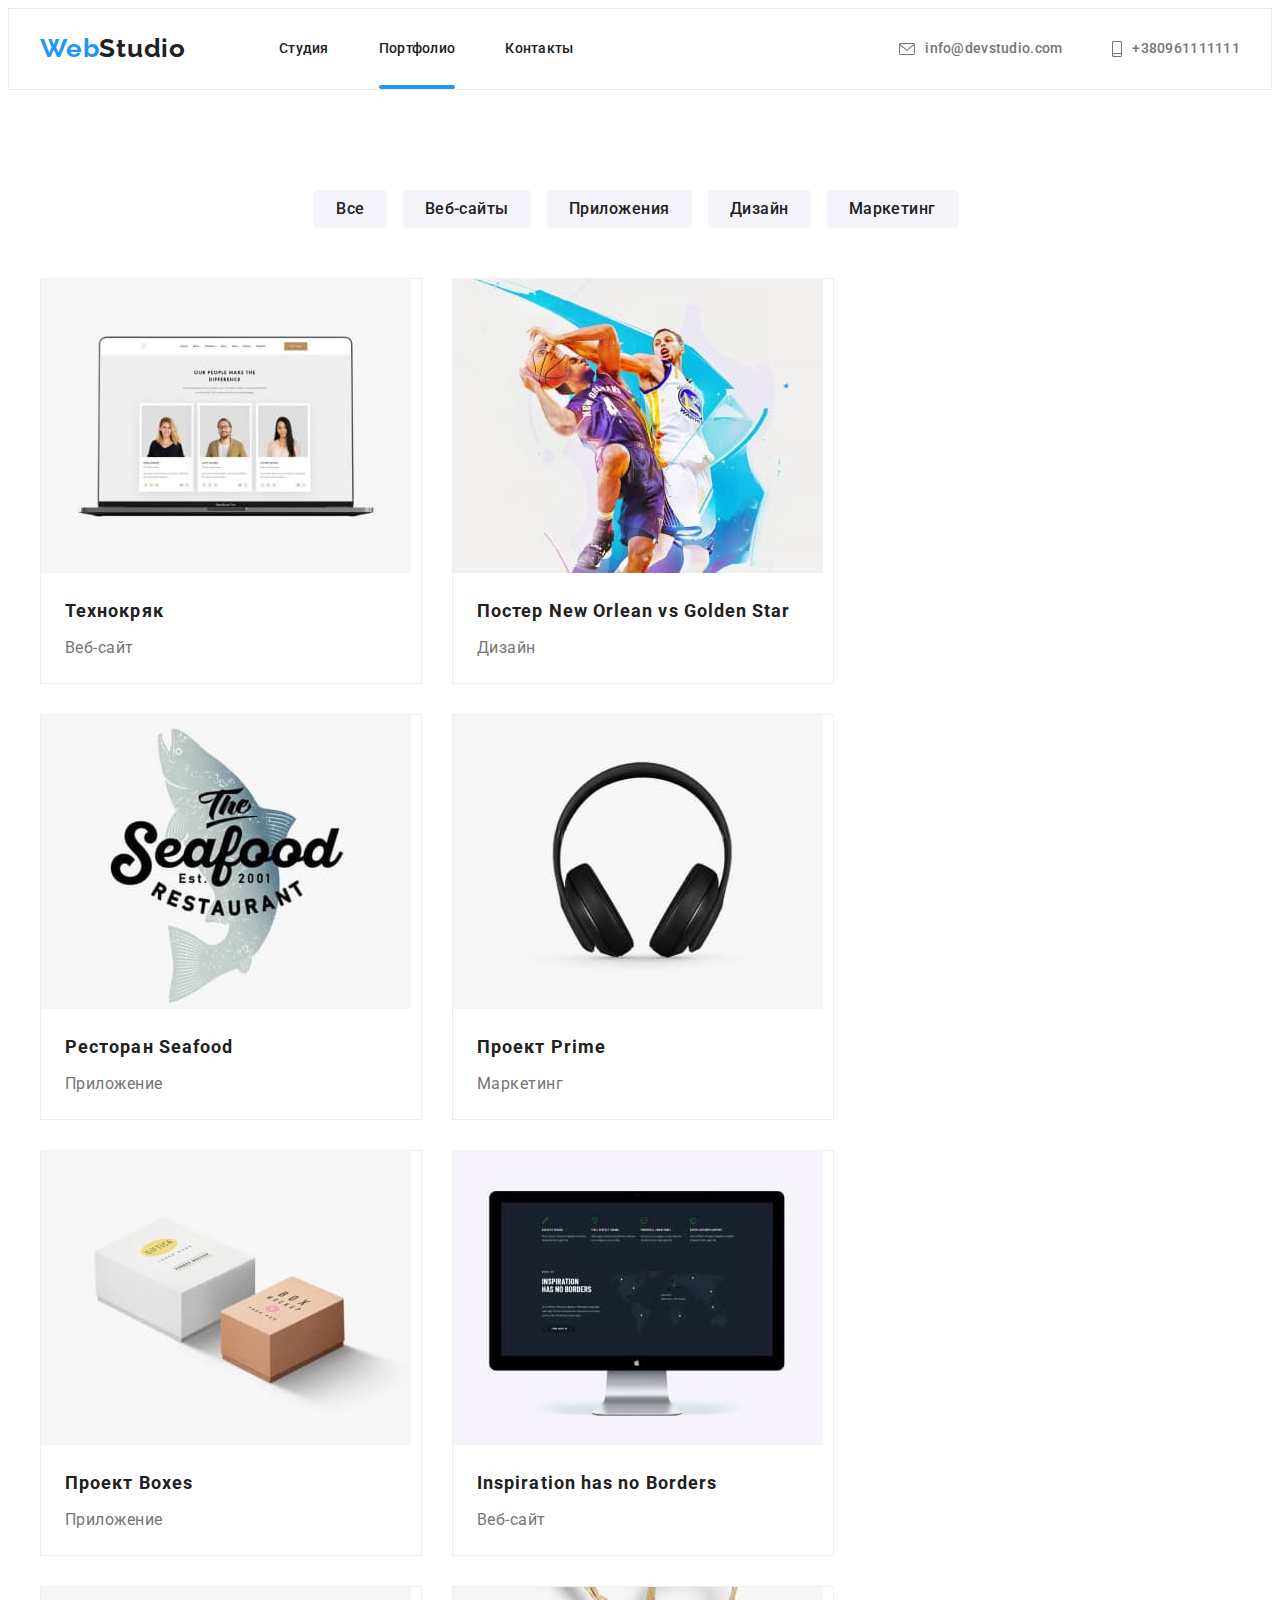
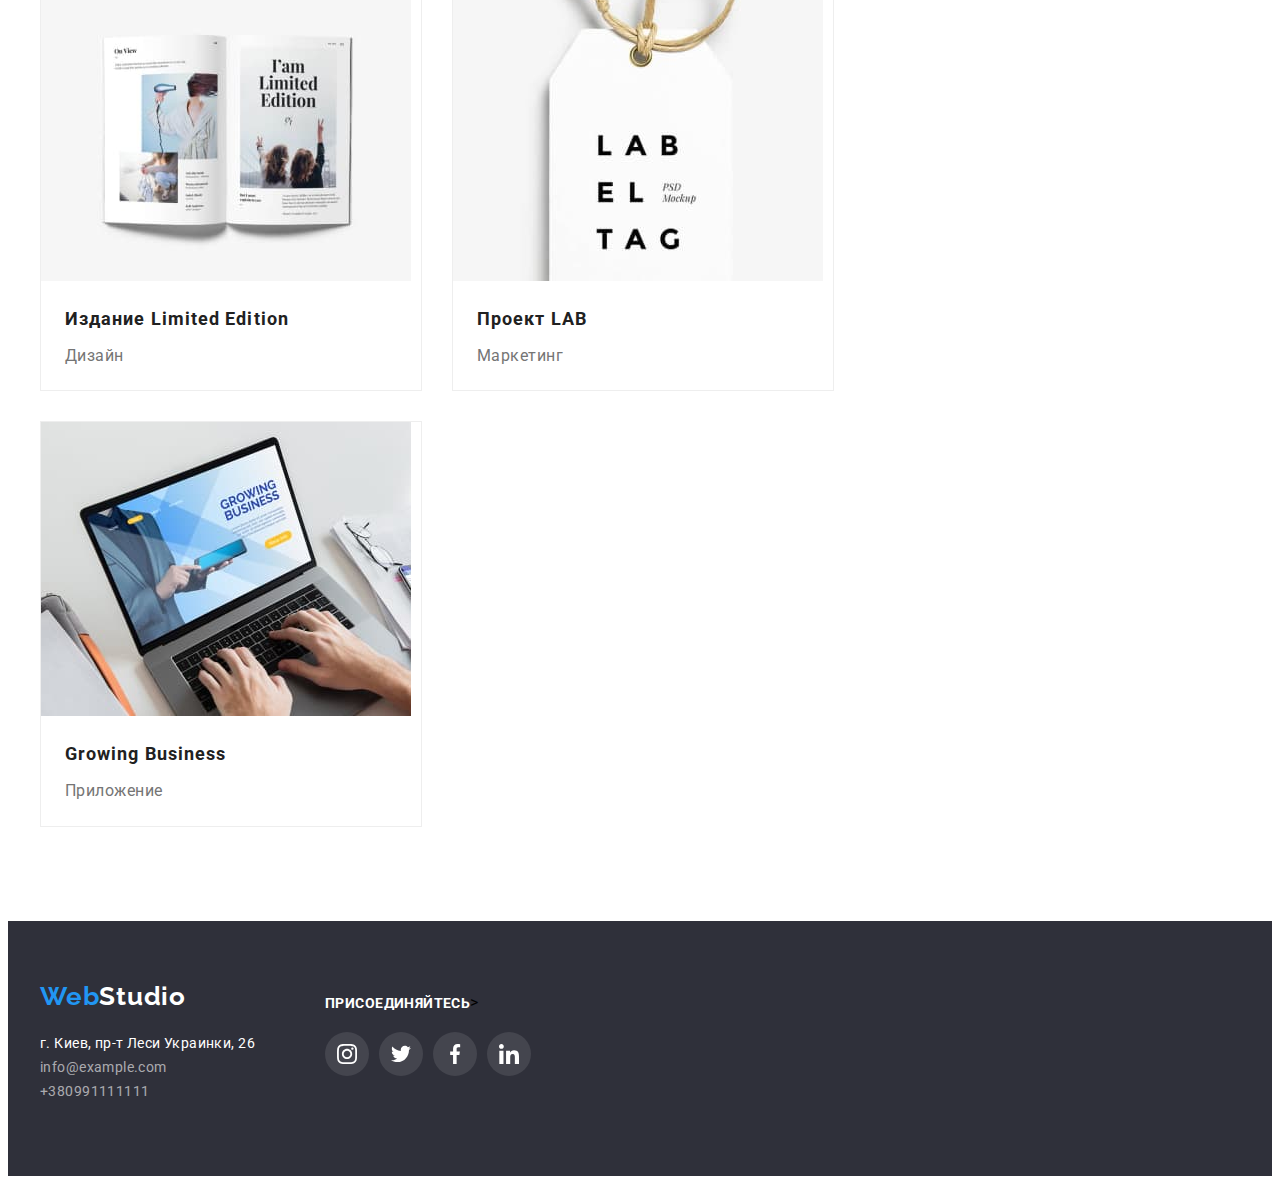
==== portfolio.html @ ab1fa3af "6" ====
<!DOCTYPE html>
<html lang="ru">
<head>
    <meta charset="UTF-8">
    <meta http-equiv="X-UA-Compatible" content="IE=edge">
    <meta name="viewport" content="width=device-width, initial-scale=1.0">
    <title>Document</title>
    <link rel="stylesheet" href="https://cdnjs.cloudflare.com/ajax/libs/modern-normalize/1.1.0/modern-normalize.min.css"
        integrity="sha512-wpPYUAdjBVSE4KJnH1VR1HeZfpl1ub8YT/NKx4PuQ5NmX2tKuGu6U/JRp5y+Y8XG2tV+wKQpNHVUX03MfMFn9Q=="
        crossorigin="anonymous" referrerpolicy="no-referrer" />
    <link rel="stylesheet" href="./css/reset.css">
    <link rel="preconnect" href="https://fonts.googleapis.com">
    <link rel="preconnect" href="https://fonts.gstatic.com" crossorigin>
    <link href="https://fonts.googleapis.com/css2?family=Raleway:wght@700&family=Roboto:wght@400;500;700;900&display=swap"
          rel="stylesheet">
    <link rel="stylesheet" href="./css/style.css">
</head>
<body>
    <!-- header -->

    <header class="header">
        <div class="container header-container">
            <nav class="header-nav">
                <a class="header-logo link" href="index.html">Web<span class="logo-studio-b">Studio</span></a>
                <ul class="header-list list">
                    <li class="header-item"><a class="link header-link" href="./index.html">Студия</a></li>
                    <li class="header-item"><a class="link header-link current" href="portfolio.html">Портфолио</a></li>
                    <li class="header-item"><a class="link header-link" href="">Контакты</a></li>
                </ul>
            </nav>
            <div class="header-conection">
                <ul class="list header-list">
                    <li class="header-item">
                        <a class="link header-item header-mail" href="mailto:info@devstudio.com">
                            <svg class="header-icons" width="16" height="12">
                                <use href="./images/icons.svg.svg#icon-envelope"></use>
                            </svg>
                            info@devstudio.com</a>
                    </li>
                    <li class="header-item">
                        <a class="link header-item header-tel" href="tel:+380961111111">
                            <svg class="header-icons" width="10" height="16">
                                <use href="./images/icons.svg.svg#icon-smartphone"></use>
                            </svg>
                            +380961111111</a>
                    </li>
                </ul>
            </div>
    
    
        </div>
    </header>
    
        
        <!-- btn -->
        <section class="button">
            <div class="container">
            <h1>
                <button type="button" class="btn">Все</button>
                <button type="button" class="btn">Веб-сайты</button>
                <button type="button" class="btn">Приложения</button>
                <button type="button" class="btn">Дизайн</button>
                <button type="button" class="btn">Маркетинг</button>
            </h1>
            </div>
        </section>
        <!-- hero -->
        <section class="hero-portfolio">
            <div class="container">
                <ul class="list project-list"> 
                    <li class="hero-post list">
                            <div class="hero-post-wrap">
                                <img src="./images/portf1.jpg" 
                                alt="" width="370" height="294" />
                                <p class="hero-text">Технокряк это современная площадка распространения коронавируса. Компании используют эту платформу для цифрового
                                шпионажа и атак на защищённые сервера конкурентов.</p>
                            </div>
                            <div class="hero-portfolio-link">
                                <h2 class="hero-title-portfolio">Технокряк</h2>
                                <p class="hero-exemp-title">Веб-сайт</p>
                                </div>
                            </li>
                            <li class="hero-post list">
                                <div class="hero-post-wrap">
                                    <img src="./images/portf2.jpg" 
                                    alt="" width="370" height="294" />
                                    <p class="hero-text">Технокряк это современная площадка распространения коронавируса. Компании используют эту платформу
                                    для цифрового
                                    шпионажа и атак на защищённые сервера конкурентов.</p>
                                </div>
                                <div class="hero-portfolio-link">
                                <h2 class="hero-title-portfolio">Постер New Orlean vs Golden Star</h2>
                                <p class="hero-exemp-title">Дизайн</p>
                                </div>
                            </li>
                            <li class="hero-post list">
                                    <div class="hero-post-wrap">
                                        <img src="./images/portf3.jpg" 
                                        alt="" width="370" height="294" />
                                        <p class="hero-text">Технокряк это современная площадка распространения коронавируса. Компании используют эту платформу
                                            для цифрового
                                            шпионажа и атак на защищённые сервера конкурентов.</p>
                                    </div>
                                    <div class="hero-portfolio-link">
                                <h2 lang="en" class="hero-title-portfolio">Ресторан Seafood</h2>
                                <p class="hero-exemp-title">Приложение</p>
                                </div>
                            </li>
                            <li class="hero-post list">
                                    <div class="hero-post-wrap">
                                        <img src="./images/portf4.jpg" 
                                        alt="" width="370" height="294" />
                                        <p class="hero-text">Технокряк это современная площадка распространения коронавируса. Компании используют эту платформу
                                            для цифрового
                                            шпионажа и атак на защищённые сервера конкурентов.</p>
                                    </div>
                                <div class="hero-portfolio-link">
                                <h2 lang="en" class="hero-title-portfolio">Проект Prime</h2>
                                <p class="hero-exemp-title">Маркетинг</p>
                                </div>
                            </li>
                                <li class="hero-post list">
                                    <div class="hero-post-wrap">
                                        <img src="./images/portf5.jpg" 
                                        alt="" width="370" height="294" />
                                        <p class="hero-text">Технокряк это современная площадка распространения коронавируса. Компании используют эту платформу
                                            для цифрового
                                            шпионажа и атак на защищённые сервера конкурентов.</p>
                                    </div>
                                <div class="hero-portfolio-link">
                                <h2 lang="en" class="hero-title-portfolio">Проект Boxes</h2>
                                <p class="hero-exemp-title">Приложение</p>
                                </div>
                            </li>
                            <li class="hero-post list">
                                    <div class="hero-post-wrap">
                                        <img src="./images/portf6.jpg" 
                                        alt="" width="370" height="294" />
                                        <p class="hero-text">Технокряк это современная площадка распространения коронавируса. Компании используют эту платформу
                                            для цифрового
                                            шпионажа и атак на защищённые сервера конкурентов.</p>
                                    </div>
                                <div class="hero-portfolio-link">
                                <h2 lang="en" class="hero-title-portfolio">Inspiration has no Borders</h2>
                                <p class="hero-exemp-title">Веб-сайт</p>
                                </div>
                            </li>
                            <li class="hero-post list">
                                    <div class="hero-post-wrap">
                                        <img src="./images/portf7.jpg" 
                                        alt="" width="370" height="294" />
                                        <p class="hero-text">Технокряк это современная площадка распространения коронавируса. Компании используют эту платформу
                                            для цифрового
                                            шпионажа и атак на защищённые сервера конкурентов.</p>
                                    </div>
                                <div class="hero-portfolio-link">
                                <h2 lang="en" class="hero-title-portfolio">Издание Limited Edition</h2>
                                <p class="hero-exemp-title">Дизайн</p>
                                </div>
                            </li>
                            <li class="hero-post list">
                                    <div class="hero-post-wrap">
                                        <img src="./images/portf8.jpg" 
                                        alt="" width="370" height="294" />
                                        <p class="hero-text">Технокряк это современная площадка распространения коронавируса. Компании используют эту платформу
                                            для цифрового
                                            шпионажа и атак на защищённые сервера конкурентов.</p>
                                    </div>
                                <div class="hero-portfolio-link">
                                <h2 lang="en" class="hero-title-portfolio">Проект LAB</h2>
                                <p class="hero-exemp-title">Маркетинг</p>
                                </div>
                            </li>
                            <li class="hero-post list">
                                    <div class="hero-post-wrap">
                                        <img src="./images/portf9.jpg" 
                                        alt="" width="370" height="294" />
                                        <p class="hero-text">Технокряк это современная площадка распространения коронавируса. Компании используют эту платформу
                                            для цифрового
                                            шпионажа и атак на защищённые сервера конкурентов.</p>
                                    </div>
                            <div class="hero-portfolio-link">
                            <h2 lang="en" class="hero-title-portfolio">Growing Business</h2>
                        <p class="hero-exemp-title">Приложение</p>
                        </div>
                    </li>
                    
                </ul>
            </div>
        </section>



        <footer class="footer">
            <div class="container footer-container">
                <div class="footer-adress">
                    <address>
                        <ul class="list footer-adress-list">
                            <li class="link footer-logo">
                                <a class="link footer-logo" lang="en">Web<span class="logo-studio-w">Studio</span></a>
                            </li>
        
                            <li><a class="link footer-location" href="https://goo.gl/maps/ff1c4DkWbciWskJk6" target="_blank"
                                    rel="noopener noreferrer">
                                    г. Киев, пр-т Леси Украинки, 26</a></li>
                            <li><a class="link footer-mail" href="mailto:info@example.com">info@example.com</a></li>
                            <li><a class="link footer-tel" href="tel:+380991111111">+380991111111</a></li>
                        </ul>
                    </address>
                </div>
        
                <div class="footer-join">
                    <b class="join">присоединяйтесь</b>>
                    <ul class="footer-list-icons">
                        <li class="footer-social-icons list">
                            <a href="" class="link footer-social-link">
                                <svg class="footer-social-network" width="20" height="20">
                                    <use href="./images/icons.svg.svg#icon-instagram"></use>
                                </svg>
                            </a>
                        </li>
                        <li class="footer-social-icons list">
                            <a href="" class="link footer-social-link">
                                <svg class="footer-social-network" width="20" height="20">
                                    <use href="./images/icons.svg.svg#icon-twitter"></use>
                                </svg>
                            </a>
                        </li>
                        <li class="footer-social-icons list">
                            <a href="" class="link footer-social-link">
                                <svg class="footer-social-network" width="20" height="20">
                                    <use href="./images/icons.svg.svg#icon-facebook"></use>
                                </svg>
                            </a>
                        </li>
                        <li class="footer-social-icons list">
                            <a href="" class="link footer-social-link">
                                <svg class="footer-social-network" width="20" height="20">
                                    <use href="./images/icons.svg.svg#icon-linkedin"></use>
                                </svg>
                            </a>
                        </li>
                    </ul>
        
                </div>
            </div>
        
        </footer>
      </body>
</html>
---- css/style.css ----
:root {
  --first-color: #ffffff;
  --logo-and-active-color: #2196f3;
  --title-color: #212121;
  --secondary-color: #757575;
  --first-background-color: #2f303a;
}

body {
  font-family: "roboto", sans-serif;
  background-color: var(--first-color);
}

.list {
  list-style: none;
}

.link {
  text-decoration: none;
}

/* --------------------------HEADER----------------------------- */
.container {
  width: 1200px;
  padding-left: 15px;
  padding-right: 15px;
  margin-left: auto;
  margin-right: auto;
  /* outline: 2px solid red; */
}
.current {
  color: var(--logo-and-active-color);
  position: relative;
}

.current::after {
  content: "";
  width: 100%;
  height: 4px;
  border-radius: 2px;
  background-color: var(--logo-and-active-color);
  position: absolute;
  left: 0;
  bottom: -32px;
}

.header-container {
  display: flex;
  align-items: center;
}

.header-list {
  display: flex;
  margin: 0;
  padding-left: 0;
}

.header-icons {
  fill: var(--secondary-color);
  display: flex;
  margin-right: 10px;
}

.header-item:hover .header-icons,
.header-item:focus .header-icons {
  fill: var(--logo-and-active-color);
}

.header-item {
  /* padding-top: 32px; */
  margin-bottom: 0;
  /* padding-bottom: 32px; */
  padding-left: 0;

  display: flex;
  justify-content: center;
  align-items: center;
}

.header-item + .header-item {
  margin-left: 50px;
}

.header-nav {
  display: flex;
  align-items: center;
}
.header-conection {
  display: flex;
  margin-left: auto;
}

.header {
  border: 1px solid #ececec;
}

.header-logo {
  font-family: "Raleway";
  font-style: normal;
  font-weight: bold;
  font-size: 26px;
  line-height: 1.19;
  letter-spacing: 0.03em;
  color: var(--logo-and-active-color);

  margin-right: 93px;
  padding-top: 24px;
  padding-bottom: 25px;
}

.logo-studio-b {
  color: var(--title-color);
}

.logo-studio-w {
  color: var(--first-color);
}

.header-link {
  font-style: normal;
  font-weight: 500;
  font-size: 14px;
  line-height: 1.14;
  letter-spacing: 0.02em;
  color: var(--title-color);
  transition: color 250ms cubic-bezier(0.4, 0, 0.2, 1);
}
.header-link:hover,
.header-link:focus {
  color: var(--logo-and-active-color);
}

.header-mail,
.header-tel {
  font-style: normal;
  font-weight: 500;
  font-size: 14px;
  line-height: 1.14;
  letter-spacing: 0.02em;
  color: var(--secondary-color);
  transition: color 250ms cubic-bezier(0.4, 0, 0.2, 1);
}
.header-item:hover,
.header-item:focus {
  color: var(--logo-and-active-color);
}

/* .header-tel:hover,
.header-tel:focus {
  color: var(--logo-and-active-color);
} */

/*--------------------------HERO------------------------- */
.hero {
  max-width: 1600px;
  margin: 0 auto;
  background-color: var(--first-background-color);
  background-image: linear-gradient(
      rgba(47, 48, 58, 0.4),
      rgba(47, 48, 58, 0.4)
    ),
    url(../images/background-hero.jpg);
  background-repeat: no-repeat;
  background-position: center;
  background-size: cover;

  padding-top: 200px;
  padding-right: 0;
  padding-bottom: 200px;
  padding-left: 0;
}

.hero-title {
  font-style: normal;
  font-weight: 900;
  font-size: 44px;
  line-height: 1.36;
  text-align: center;
  letter-spacing: 0.06em;
  text-transform: uppercase;
  color: var(--first-color);

  max-width: 650px;
  margin: 0 auto;
}

.hero-btn {
  background-color: var(--logo-and-active-color);
  padding-top: 10px;
  padding-right: 32px;
  padding-bottom: 10px;
  padding-left: 32px;
  border-radius: 4px;
  border: none;
}

.hero-btn {
  cursor: pointer;
  font-family: inherit;
  font-style: normal;
  font-weight: bold;
  font-size: 16px;
  line-height: 1.87;
  display: flex;
  align-items: center;
  text-align: center;
  letter-spacing: 0.06em;
  color: var(--first-color);
  margin-right: auto;
  margin-left: auto;
  margin-top: 30px;
  margin-bottom: 0;
  transition: background-color 250ms cubic-bezier(0.4, 0, 0.2, 1),
    color 250ms cubic-bezier(0.4, 0, 0.2, 1);
}

.hero-btn:hover,
.hero-btn:focus {
  background-color: #188ce8;
}

.button.hero-btn {
  display: flex;
  text-align: center;
}
/* ------------------------ABOUT----------------------- */
.about {
  padding-top: 94px;
  padding-bottom: 94px;

  display: flex;
}

.specifics {
  width: 270px;
  height: 120px;
  background-color: #f5f4fa;
  text-align: center;
  padding-top: 25px;
  padding-bottom: 25px;
  margin-bottom: 30px;
  border-radius: 4px;
}

.specifics-icons {
  fill: #212121;
}

.about-title {
  font-style: normal;
  font-weight: bold;
  font-size: 14px;
  line-height: 1.14;
  letter-spacing: 0.03em;
  text-transform: uppercase;
  color: var(--title-color);
  margin-bottom: 10px;
}

.about-exemp-title {
  font-style: normal;
  font-weight: normal;
  font-size: 14px;
  line-height: 1.71;
  letter-spacing: 0.03em;
  color: var(--secondary-color);

  width: 270px;
}

.about-list {
  display: flex;
  margin-right: auto;
  margin-left: auto;
  justify-content: space-between;
}

/* ------------------------------BASIC---------------------------- */
.basic {
  display: flex;
  padding-top: 0;
  padding-bottom: 94px;
}
.basic-title {
  font-style: normal;
  font-weight: bold;
  font-size: 36px;
  line-height: 1.17;
  text-align: center;
  letter-spacing: 0.03em;
  color: var(--title-color);

  padding-bottom: 50px;
}

.basic-list {
  display: flex;
  flex-wrap: wrap;
  margin-left: -30px;
  margin-bottom: -30px;
  padding-left: 0;
}

.basic-item {
  width: calc(100% / 3 - 30px);
  margin-left: 30px;
  margin-bottom: 30px;
}

.basic-item-wrap {
  position: relative;
}

.basic-text {
  position: absolute;
  bottom: 0;
  left: 0;
  width: 100%;
  padding: 27px 82px 27px 83px;
  background: rgba(47, 48, 58, 0.8);

  font-style: normal;
  font-weight: bold;
  font-size: 14px;
  line-height: 1.14;
  text-align: center;
  letter-spacing: 0.03em;
  text-transform: uppercase;

  color: var(--first-color);
}

/* ---------------------------TEAM------------------------------ */
.team-list-icons {
  display: flex;
  justify-content: center;
}

.team {
  background-color: #f5f4fa;
}

.team-social-icons + .team-social-icons {
  margin-left: 10px;
}
.team-social-link {
  width: 44px;
  height: 44px;
  background-color: var(--first-color);
  display: flex;
  justify-content: center;
  align-items: center;
  border-radius: 50%;
  color: var(--first-color);
  transition: background-color 250ms cubic-bezier(0.4, 0, 0.2, 1),
    fill 250ms cubic-bezier(0.4, 0, 0.2, 1);
}

.team-social-network {
  fill: #afb1b8;
}

.team-social-link:hover,
.team-social-link:focus {
  background: var(--logo-and-active-color);
}

.team-social-link:hover .team-social-network,
.team-social-link:focus .team-social-network {
  fill: var(--first-color);
}

.team-list {
  display: flex;
  justify-content: space-between;
  padding-bottom: 94px;
  margin-bottom: 0;
}
.team-item + .team-item {
  margin-left: 30px;
}
.team-item {
  /* margin-right: 30px; */
  margin-bottom: 30px;
  box-shadow: 0px 1px 3px rgba(0, 0, 0, 0.12), 0px 1px 1px rgba(0, 0, 0, 0.14),
    0px 2px 1px rgba(0, 0, 0, 0.2);
  border-radius: 0px 0px 4px 4px;
  background-color: var(--first-color);
}
.team-item {
  flex-wrap: wrap;
}
.team-title {
  font-style: normal;
  font-weight: bold;
  font-size: 36px;
  line-height: 1.67;
  text-align: center;
  letter-spacing: 0.03em;
  color: var(--title-color);

  margin-bottom: 50px;
  padding-top: 94px;
}

.team-name-profil {
  padding-top: 30px;
  padding-bottom: 30px;
}

.team-title-name {
  font-style: normal;
  font-weight: 500;
  font-size: 16px;
  line-height: 1.19;
  text-align: center;
  letter-spacing: 0.03em;
  color: var(--title-color);

  margin-bottom: 10px;
  text-align: center;
}

.item-profil {
  font-style: normal;
  font-weight: normal;
  font-size: 16px;
  line-height: 1.19;
  text-align: center;
  letter-spacing: 0.03em;
  color: var(--secondary-color);

  text-align: center;
  margin-bottom: 16px;
}

/* ------------------------costumers------------------ */

.costumer-title {
  font-style: normal;
  font-weight: bold;
  font-size: 36px;
  line-height: 1.17;
  text-align: center;
  letter-spacing: 0.03em;

  color: var(--title-color);

  margin-bottom: 50px;
}

.container-customers {
  padding: 94px 15px;
}

.costumer-link {
  display: flex;
  width: 170px;
  height: 92px;
  border: 1px solid #afb1b8;
  border-radius: 4px;

  justify-content: center;
  align-items: center;
  transition: background-color 250ms cubic-bezier(0.4, 0, 0.2, 1),
    fill 250ms cubic-bezier(0.4, 0, 0.2, 1);
}

.costumer-lists {
  display: inline-flex;
  justify-content: center;
}

.costumer-list + .costumer-list {
  margin-left: 30px;
}

.costumer-icons {
  fill: #afb1b8;
  transition: 250ms cubic-bezier(0.4, 0, 0.2, 1);
}

.costumer-link:hover,
.costumer-link:focus {
  border-color: var(--logo-and-active-color);
}

.costumer-link:hover .costumer-icons,
.costumer-link:focus .costumer-icons {
  fill: var(--logo-and-active-color);
}

/* -----------------------------footer-------------------------- */
.footer {
  background-color: var(--first-background-color);
}

.footer-container {
  display: flex;
  /* padding-top: 60px;
  padding-bottom: 60px; */
}

.footer-logo {
  font-family: "Raleway";
  font-style: normal;
  font-weight: bold;
  font-size: 26px;
  line-height: 1.19;
  letter-spacing: 0.03em;
  color: var(--logo-and-active-color);
}

.footer-location {
  font-style: normal;
  font-weight: normal;
  font-size: 14px;
  line-height: 1.71;
  letter-spacing: 0.03em;
  color: var(--first-color);

  margin-top: 20px;
  margin-bottom: 9px;
}

.footer-mail,
.footer-tel {
  font-style: normal;
  font-weight: normal;
  font-size: 14px;
  line-height: 1.71;
  letter-spacing: 0.03em;
  color: rgba(255, 255, 255, 0.6);
}

.footer-list {
  padding-top: 60px;
  padding-bottom: 60px;
}

.join {
  font-style: normal;
  font-weight: bold;
  font-size: 14px;
  line-height: 1.14;
  letter-spacing: 0.03em;
  text-transform: uppercase;

  color: var(--first-color);
}

.footer-logo {
  margin-bottom: 20px;
}

.footer-list-conection {
  margin-bottom: 9px;
}

.footer-adress {
  display: flex;
  padding-top: 60px;
  padding-bottom: 60px;
}

.footer-social-link {
  width: 44px;
  height: 44px;
  background-color: rgba(255, 255, 255, 0.1);
  display: flex;
  justify-content: center;
  align-items: center;
  border-radius: 50%;
  fill: var(--first-color);
  transition: background-color 250ms cubic-bezier(0.4, 0, 0.2, 1);
}

.footer-list-icons {
  display: flex;

  margin-top: 20px;
}

.footer-social-icons + .footer-social-icons {
  margin-left: 10px;
}

.footer-social-link:hover,
.footer-social-link:focus {
  background-color: var(--logo-and-active-color);
}

.footer-join {
  padding-top: 72px;
  padding-bottom: 100px;
  margin-left: 70px;
}

/* ------------------------hero-----portfolio-----button------------------ */

.btn {
  font-family: inherit;
  background-color: #f5f4fa;

  border: none;
  padding-top: 6px;
  padding-right: 22px;
  padding-bottom: 6px;
  padding-left: 22px;
  border-radius: 4px;
  transition: background-color 250ms cubic-bezier(0.4, 0, 0.2, 1),
    color 250ms cubic-bezier(0.4, 0, 0.2, 1),
    box-shadow 250ms cubic-bezier(0.4, 0, 0.2, 1);
}

.btn {
  margin-right: auto;
  margin-left: auto;
  margin-right: 8px;
}

.button {
  display: flex;

  margin-right: auto;
  margin-left: auto;
  text-align: center;
  padding-top: 94px;
  padding-bottom: 50px;
}

.btn {
  font-style: normal;
  font-weight: 500;
  font-size: 16px;
  line-height: 1.62;
  text-align: center;
  letter-spacing: 0.03em;
  cursor: pointer;
  color: var(--title-color);
}

.btn:hover,
.btn:focus,
.btn:active {
  background-color: var(--logo-and-active-color);
  color: var(--first-color);
}

.btn:hover,
.btn:focus {
  box-shadow: 0px 2px 2px 0px #0000001f;

  box-shadow: 0px 1px 2px 0px #00000014;

  box-shadow: 0px 3px 1px 0px #0000001a;
}

/* portdolio-hero */

.hero-title-portfolio {
  font-style: normal;
  font-weight: bold;
  font-size: 18px;
  line-height: 2;
  letter-spacing: 0.06em;
  color: var(--title-color);

  margin: 0;
}

.hero-exemp-title {
  font-style: normal;
  font-weight: normal;
  font-size: 16px;
  line-height: 1.87;
  letter-spacing: 0.03em;
  color: var(--secondary-color);

  margin-top: 4px;
  margin-bottom: 0;
}

.project-list {
  display: flex;
  flex-wrap: wrap;
  margin-right: -30px;
  margin-bottom: -30px;
  padding-bottom: 94px;
  padding-left: 0;
}

.hero-portfolio-link {
  padding-top: 20px;
  padding-right: 24px;
  padding-bottom: 20px;
  padding-left: 24px;
}

.hero-post {
  width: calc(100% / 3 - 30px);
  margin-right: 30px;
  margin-bottom: 30px;

  background: #ffffff;
  border: 1px solid #eeeeee;
  transition: background-color 250ms cubic-bezier(0.4, 0, 0.2, 1),
    box-shadow 250ms cubic-bezier(0.4, 0, 0.2, 1);
}

.hero-post:hover .hero-text {
  transform: translateY(0);
}

.hero-post-wrap {
  position: relative;
  overflow: hidden;
}

.hero-text {
  position: absolute;
  top: 0;
  left: 0;

  font-style: normal;
  font-weight: normal;
  font-size: 18px;
  line-height: 1.56;
  letter-spacing: 0.03em;

  color: var(--first-color);
  background: rgba(33, 150, 243, 0.9);

  padding: 63px 24px;
  height: 100%;
  transform: translateY(100%);
  transition: transform 500ms cubic-bezier(0.4, 0, 0.2, 1);
}

.hero-post:hover,
.hero-post:focus {
  cursor: pointer;
  box-shadow: 1px 4px 6px 0px #00000029;

  box-shadow: 0px 4px 4px 0px #0000000f;

  box-shadow: 0px 1px 1px 0px #0000001f;
}

.backdrop {
  position: fixed;
  width: 100vw;
  height: 100vh;
  top: 0;
  left: 0;
  background: rgba(0, 0, 0, 0.2);
  transition: opacity 1000ms, visibility 1000ms;
}

.backdrop.is-hidden .modal {
  transform: scale(0.5);
}

.modal {
  width: 528px;
  height: 581px;
  background-color: var(--first-color);
  border-radius: 4px;
  box-shadow: 0px 1px 3px rgba(0, 0, 0, 0.12), 0px 1px 1px rgba(0, 0, 0, 0.14),
    0px 2px 1px rgba(0, 0, 0, 0.2);

  position: absolute;
  top: 50%;
  left: 50%;
  transform: translate(-50%, -50%) scale(1);
  transition: transform 1000ms;
}

.modal-close {
  width: 30px;
  height: 30px;
  border-radius: 50%;
  background: var(--first-color);
  border: 1px solid rgba(0, 0, 0, 0.1);
  display: flex;
  justify-content: center;
  align-items: center;
  position: absolute;
  top: 8px;
  right: 8px;
}

.is-hidden {
  opacity: 0;
  pointer-events: none;
  visibility: hidden;
}
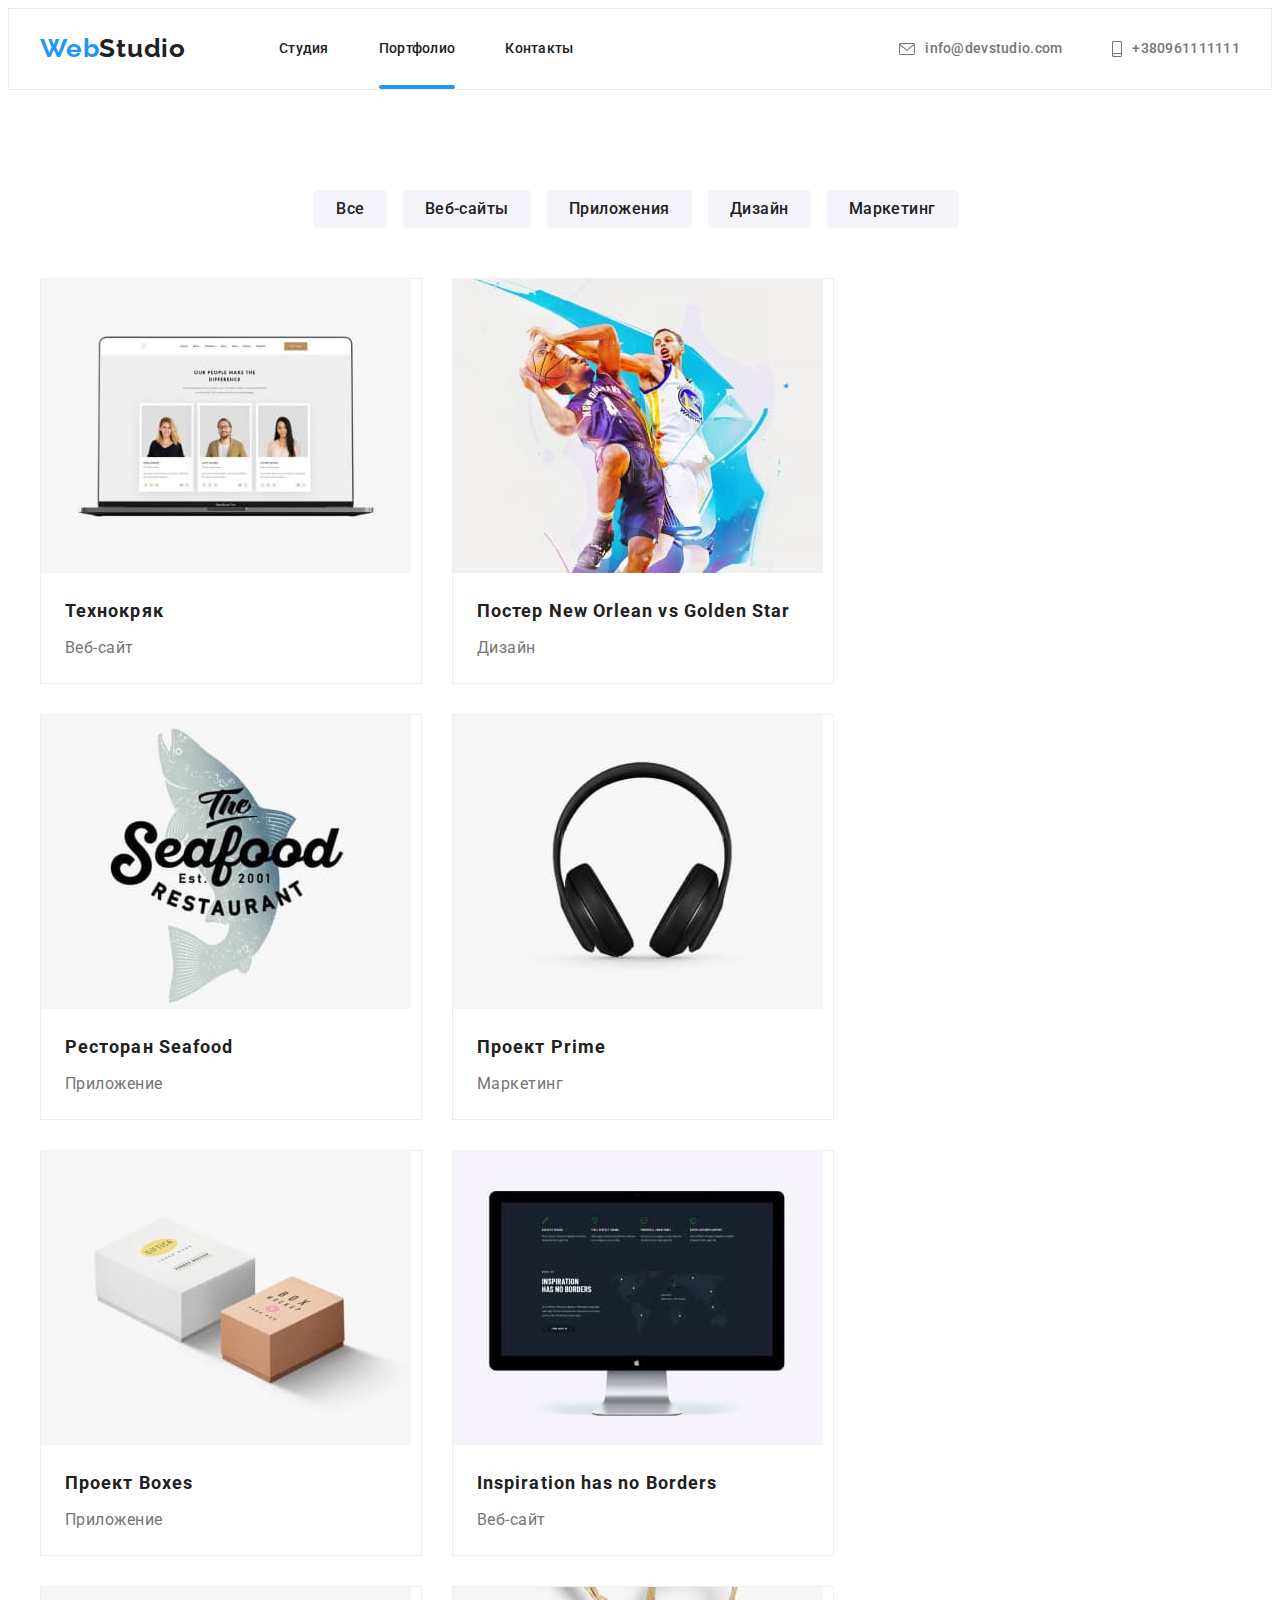
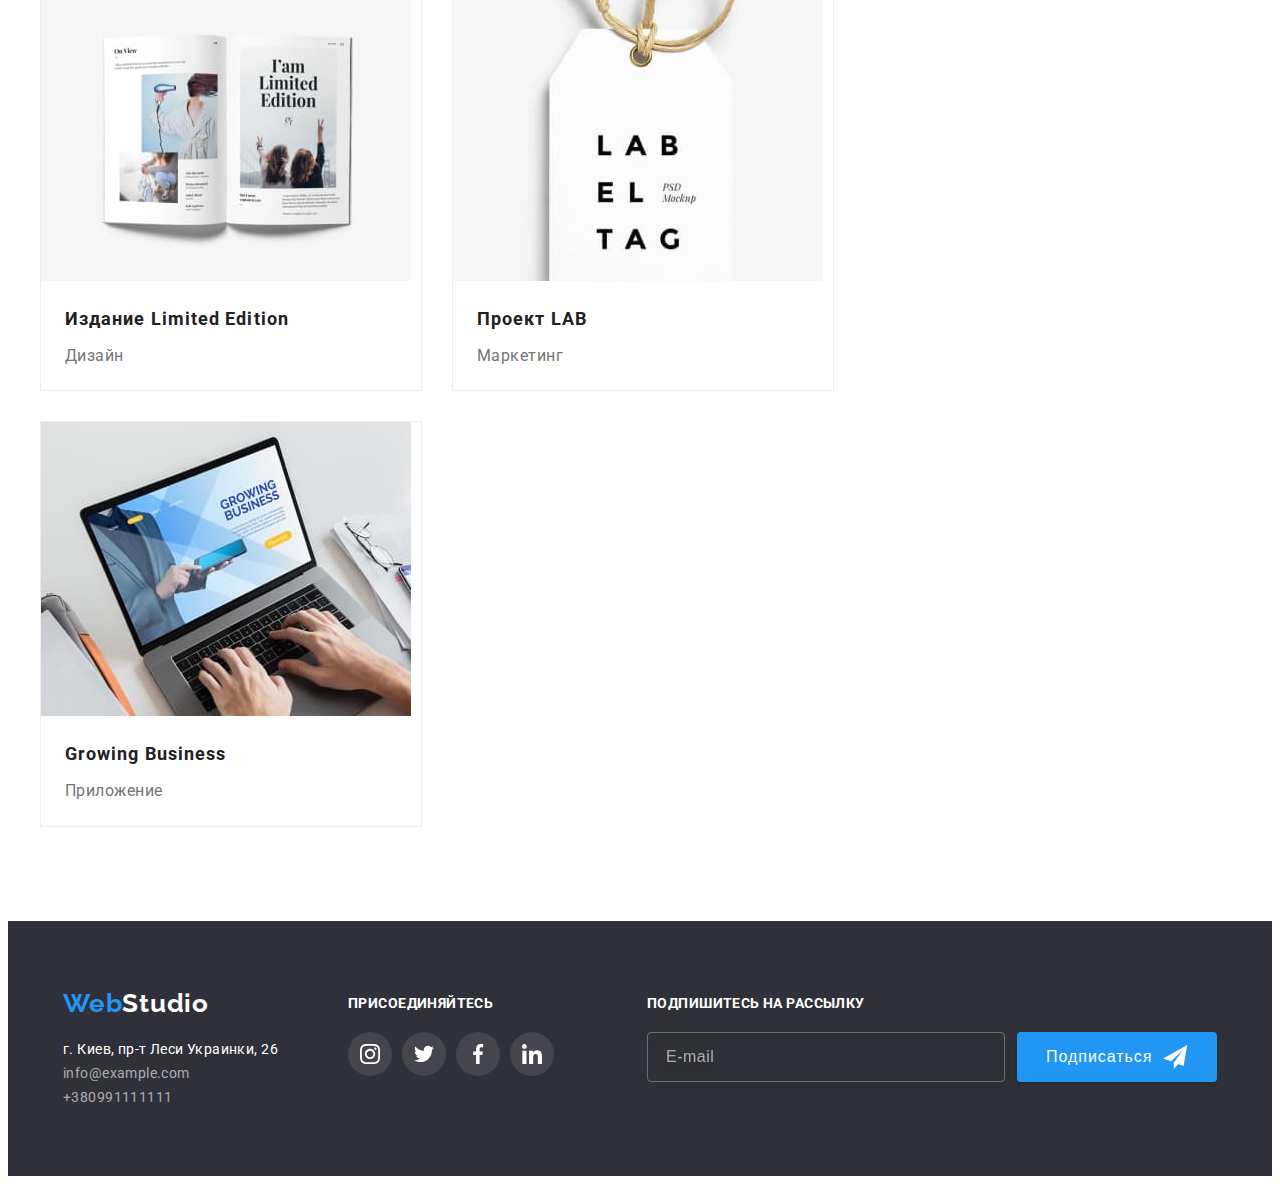
==== commit 57d73ab7: "6" ====
--- a/portfolio.html
+++ b/portfolio.html
@@ -189,8 +189,6 @@
             </div>
         </section>
 
-
-
         <footer class="footer">
             <div class="container footer-container">
                 <div class="footer-adress">
@@ -210,7 +208,7 @@
                 </div>
         
                 <div class="footer-join">
-                    <b class="join">присоединяйтесь</b>>
+                    <b class="join">присоединяйтесь</b>
                     <ul class="footer-list-icons">
                         <li class="footer-social-icons list">
                             <a href="" class="link footer-social-link">
@@ -243,8 +241,25 @@
                     </ul>
         
                 </div>
-            </div>
-        
+        
+                <div class="footer-input">
+                    <b class="footer-follow">Подпишитесь на рассылку</b>
+                    <form class="footer-form">
+                        <div class="footer-wrap">
+                            <label for="email"></label>
+                            <input class="footer-input-mail" type="email" name="email" placeholder="E-mail" />
+                            <button type="submit" class="footer-form-btn">Подписаться
+                                <svg class="footer-form-icon" widh="24" height="24">
+                                    <use href="images/icons.svg.svg#icon-icon-send"></use>
+                                </svg>
+                            </button>
+                        </div>
+        
+                    </form>
+                </div>
+            </div>
         </footer>
+
+       
       </body>
 </html>--- a/css/style.css
+++ b/css/style.css
@@ -4,6 +4,7 @@
   --title-color: #212121;
   --secondary-color: #757575;
   --first-background-color: #2f303a;
+  --transition-cubic: cubic-bezier(0.4, 0, 0.2, 1);
 }
 
 body {
@@ -18,6 +19,7 @@
 .link {
   text-decoration: none;
 }
+
 
 /* --------------------------HEADER----------------------------- */
 .container {
@@ -497,6 +499,9 @@
 
 .footer-container {
   display: flex;
+  justify-content: center;
+  align-items: center;
+
   /* padding-top: 60px;
   padding-bottom: 60px; */
 }
@@ -538,7 +543,8 @@
   padding-bottom: 60px;
 }
 
-.join {
+.join,
+.footer-follow {
   font-style: normal;
   font-weight: bold;
   font-size: 14px;
@@ -559,8 +565,10 @@
 
 .footer-adress {
   display: flex;
-  padding-top: 60px;
+  padding: 60px 0px;
+  /* padding-top: 60px;
   padding-bottom: 60px;
+  padding-right: 70px; */
 }
 
 .footer-social-link {
@@ -577,7 +585,6 @@
 
 .footer-list-icons {
   display: flex;
-
   margin-top: 20px;
 }
 
@@ -594,6 +601,77 @@
   padding-top: 72px;
   padding-bottom: 100px;
   margin-left: 70px;
+}
+
+.footer-input {
+  padding-top: 72px;
+  padding-bottom: 94px;
+  padding-left: 93px;
+  /* margin-left: 93px; */
+}
+
+.footer-input-mail {
+  width: 358px;
+  height: 50px;
+  background-color: transparent;
+  border: 1px solid rgba(255, 255, 255, 0.3);
+  box-sizing: border-box;
+  filter: drop-shadow(0px 4px 4px rgba(0, 0, 0, 0.15));
+  border-radius: 4px;
+  outline: none;
+  font-weight: normal;
+  font-size: 16px;
+  line-height: 1.25;
+  display: flex;
+  align-items: center;
+  letter-spacing: 0.03em;
+
+  color: rgba(255, 255, 255, 0.6);
+  margin-right: 12px;
+}
+
+.footer-input-mail::placeholder {
+  padding-left: 16px;
+  align-items: center;
+  letter-spacing: 0.03em;
+  font-size: 16px;
+  line-height: 1.25;
+  color: rgba(255, 255, 255, 0.6);
+}
+
+.footer-wrap {
+  margin-top: 20px;
+  display: flex;
+  justify-content: center;
+  align-items: center;
+}
+
+.footer-form-icon {
+  fill: var(--first-color);
+  margin-left: 10px;
+}
+
+.footer-form-btn {
+  width: 200px;
+  height: 50px;
+  display: flex;
+  justify-content: center;
+  align-items: center;
+  background: var(--logo-and-active-color);
+  box-shadow: 0px 4px 4px rgba(0, 0, 0, 0.15);
+  border-radius: 4px;
+  border: none;
+  font-size: 16px;
+  line-height: 1.87;
+  letter-spacing: 0.06em;
+  color: var(--first-color);
+  padding: 10px 28px 10px 29px;
+  transition: 250ms var(--transition-cubic);
+}
+
+.footer-form-btn:hover,
+.footer-form-btn:focus {
+  background: #188ce8;
 }
 
 /* ------------------------hero-----portfolio-----button------------------ */
@@ -762,8 +840,8 @@
 }
 
 .modal {
-  width: 528px;
-  height: 581px;
+  min-width: 528px;
+  min-height: 581px;
   background-color: var(--first-color);
   border-radius: 4px;
   box-shadow: 0px 1px 3px rgba(0, 0, 0, 0.12), 0px 1px 1px rgba(0, 0, 0, 0.14),
@@ -774,6 +852,10 @@
   left: 50%;
   transform: translate(-50%, -50%) scale(1);
   transition: transform 1000ms;
+  padding-top: 40px;
+  padding-right: 40px;
+  padding-bottom: 40px;
+  padding-left: 40px;
 }
 
 .modal-close {
@@ -788,6 +870,12 @@
   position: absolute;
   top: 8px;
   right: 8px;
+  transition: fill 250ms var(--transition-cubic);
+}
+
+.modal-close:hover,
+.modal-close:focus {
+  fill: var(--logo-and-active-color);
 }
 
 .is-hidden {
@@ -795,3 +883,147 @@
   pointer-events: none;
   visibility: hidden;
 }
+
+.modal-title {
+  font-size: 20px;
+  line-height: 1.15;
+  text-align: center;
+  letter-spacing: 0.03em;
+
+  color: var(--title-color);
+  margin-bottom: 12px;
+  display: block;
+}
+
+.form-input {
+  width: 100%;
+  height: 40px;
+  border: 1px solid rgba(33, 33, 33, 0.2);
+  border-radius: 4px;
+  display: flex;
+  align-items: center;
+  padding-left: 42px;
+  cursor: pointer;
+  outline: none;
+  transition: border-color 250ms var(--transition-cubic),
+    fill 250ms var(--transition-cubic);
+}
+
+.form-input:focus {
+  border-color: var(--logo-and-active-color);
+}
+
+.form-input:focus + .modal-input-icon {
+  fill: var(--logo-and-active-color);
+}
+
+.input-text {
+  font-size: 12px;
+  line-height: 1.17;
+  letter-spacing: 0.01em;
+  color: var(--secondary-color);
+  display: block;
+  margin-bottom: 4px;
+}
+
+.input-wrap {
+  position: relative;
+}
+
+.modal-input-icon {
+  width: 18px;
+  height: 18px;
+  position: absolute;
+  left: 15px;
+  top: 50%;
+  transform: translateY(-50%);
+  fill: #212121;
+}
+
+.modal-form + .modal-form {
+  margin-bottom: 10px;
+}
+
+.form-coment {
+  width: 100%;
+  height: 120px;
+  border: 1px solid rgba(33, 33, 33, 0.2);
+  border-radius: 4px;
+  padding: 15px;
+  resize: none;
+  outline: none;
+  cursor: pointer;
+}
+
+.check-icon {
+  display: flex;
+  font-weight: normal;
+  font-size: 14px;
+  line-height: 1.71;
+  letter-spacing: 0.03em;
+  color: var(--secondary-color);
+  
+}
+
+.policy-check:checked + .check-contract {
+  color: var(--logo-and-active-color)
+  border-bottom: 2px solid var(--logo-and-active-color);
+}
+
+
+.policy-check {
+  visibility: hidden;
+}
+
+.check-icon::before {
+  content: "";
+  width: 16px;
+  height: 15px;
+  border: 2px solid #212121;
+  border-radius: 2px;
+  margin-right: 7px;
+}
+
+.policy-check:checked + .check-icon::before {
+  border: none;
+  background-image: url(../images/icon-check.svg);
+  background-repeat: no-repeat;
+  background-position: center;
+  background-size: cover;
+}
+
+.check-box {
+  display: flex;
+  align-items: center;
+  justify-content: center;
+  margin-bottom: 30px;
+}
+
+.input-button {
+  width: 200px;
+  height: 50px;
+  background: var(--logo-and-active-color);
+  box-shadow: 0px 4px 4px rgba(0, 0, 0, 0.15);
+  border-radius: 4px;
+  display: flex;
+  justify-content: center;
+  align-items: center;
+  text-align: center;
+  margin: 0 auto;
+  border: none;
+  transition: 250ms var(--transition-cubic);
+}
+
+.input-button:hover,
+.input-button:focus {
+  background-color: #188ce8;
+}
+
+.modal-btn-text {
+  font-family: inherit;
+  font-size: 16px;
+  line-height: 1, 87;
+  letter-spacing: 0.06em;
+  border: none;
+  color: var(--first-color);
+}
